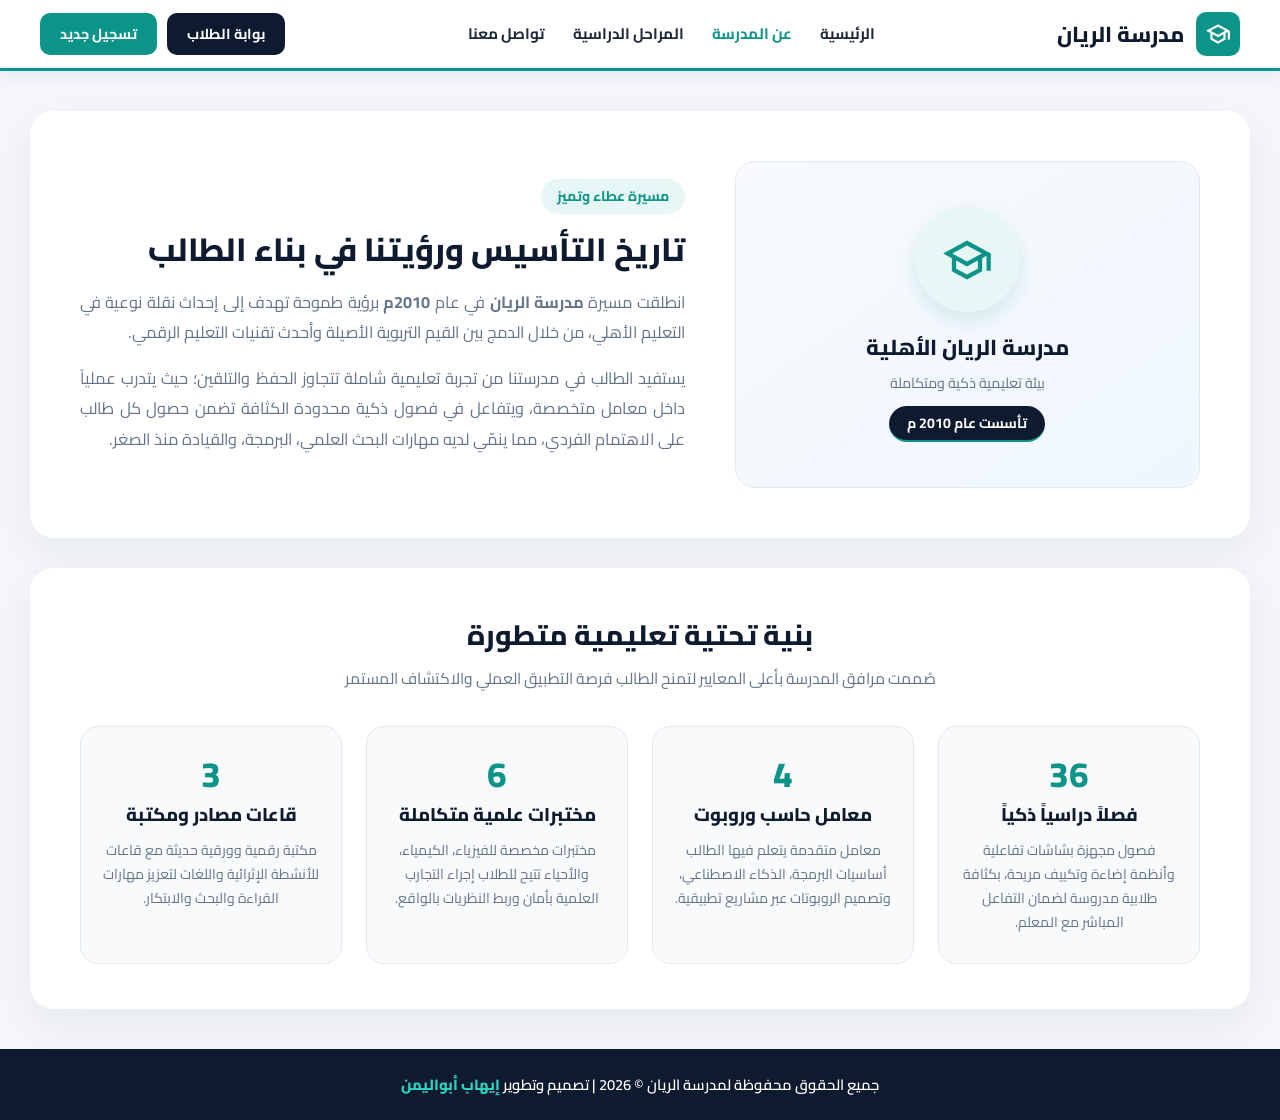
==== about.html @ 9cfd340d "Add Google Fonts link to about.html" ====
<!DOCTYPE html>
<html lang="ar" dir="rtl">
<head>
  <meta charset="UTF-8">
  <meta name="viewport" content="width=device-width, initial-scale=1.0">
  <title>عن المدرسة - مدرسة الريان</title>
  
  <link href="https://fonts.googleapis.com/css2?family=Cairo:wght@400;600;700;800&display=swap" rel="stylesheet">
  <style>
    :root {
      --navy-dark: #071727;
      --navy-primary: #0E1A30;
      --teal-accent: #0D9488;
      --teal-light: #E6F7F5;
      --bg-body: #F4F6F9;
      --text-dark: #1E293B;
      --text-muted: #64748B;
    }

    * {
      box-sizing: border-box;
      margin: 0;
      padding: 0;
    }

    html, body {
      min-height: 100%;
    }

    body {
      font-family: 'Cairo', sans-serif;
      background-color: var(--bg-body);
      color: var(--text-dark);
      direction: rtl;
      display: flex;
      flex-direction: column;
      justify-content: space-between;
      line-height: 1.6;
    }

    /* الهيدر العلوي بعرض كامل */
    .main-header {
      width: 100%;
      background-color: #ffffff;
      box-shadow: 0 2px 15px rgba(10, 37, 64, 0.08);
      position: sticky;
      top: 0;
      z-index: 1000;
      border-bottom: 3px solid var(--teal-accent);
    }

    .header-container {
      width: 100%;
      padding: 12px 40px;
      display: flex;
      align-items: center;
      justify-content: space-between;
      flex-wrap: wrap;
      gap: 15px;
    }

    .header-logo {
      display: flex;
      align-items: center;
      gap: 12px;
      text-decoration: none;
    }

    .logo-icon-box {
      width: 44px;
      height: 44px;
      background-color: var(--teal-accent);
      color: #ffffff;
      border-radius: 10px;
      display: flex;
      align-items: center;
      justify-content: center;
    }

    .logo-title {
      font-size: 1.35rem;
      font-weight: 800;
      color: var(--navy-primary);
    }

    .header-nav {
      display: flex;
      align-items: center;
      gap: 28px;
    }

    .header-nav a {
      text-decoration: none;
      color: var(--text-dark);
      font-size: 0.95rem;
      font-weight: 700;
      transition: color 0.3s;
    }

    .header-nav a:hover,
    .header-nav a.active {
      color: var(--teal-accent);
    }

    .header-buttons {
      display: flex;
      align-items: center;
      gap: 10px;
    }

    .btn-navy, .btn-teal {
      color: #ffffff;
      text-decoration: none;
      padding: 9px 20px;
      border-radius: 10px;
      font-size: 0.9rem;
      font-weight: 700;
      transition: all 0.3s ease;
    }

    .btn-navy { background-color: var(--navy-primary); }
    .btn-teal { background-color: var(--teal-accent); }
    .btn-navy:hover, .btn-teal:hover { transform: translateY(-2px); opacity: 0.92; }

    /* قسم المحتوى بعرض كامل */
    .about-section {
      width: 100%;
      flex-grow: 1;
      display: flex;
      flex-direction: column;
      align-items: center;
      justify-content: center;
      padding: 40px 30px;
      gap: 30px;
    }

    /* البطاقة الرئيسية للتعريف والتأسيس */
    .about-card {
      width: 100%;
      max-width: 1350px;
      background: #ffffff;
      border-radius: 24px;
      padding: 50px;
      box-shadow: 0 15px 40px rgba(10, 37, 64, 0.06);
      display: grid;
      grid-template-columns: 1fr 1.3fr;
      align-items: center;
      gap: 50px;
    }

    /* بطاقة الشعار وسنة التأسيس */
    .about-logo-side {
      display: flex;
      flex-direction: column;
      align-items: center;
      justify-content: center;
      background: linear-gradient(145deg, #F8FAFC 0%, #EFF6FF 100%);
      border-radius: 20px;
      padding: 45px 25px;
      border: 1px solid #E2E8F0;
      text-align: center;
    }

    .school-emblem {
      width: 105px;
      height: 105px;
      background-color: var(--teal-light);
      color: var(--teal-accent);
      border-radius: 50%;
      display: flex;
      align-items: center;
      justify-content: center;
      margin-bottom: 18px;
      box-shadow: 0 8px 20px rgba(13, 148, 136, 0.15);
    }

    .about-logo-side h4 {
      color: var(--navy-primary);
      font-size: 1.35rem;
      font-weight: 800;
      margin-bottom: 6px;
    }

    .founded-badge {
      display: inline-block;
      background-color: var(--navy-primary);
      color: #ffffff;
      padding: 6px 18px;
      border-radius: 20px;
      font-size: 0.88rem;
      font-weight: 700;
      margin-top: 12px;
      border-bottom: 2px solid var(--teal-accent);
    }

    /* النصوص التعريفية */
    .about-text-side {
      text-align: right;
    }

    .tag {
      display: inline-block;
      background-color: var(--teal-light);
      color: var(--teal-accent);
      font-weight: 700;
      font-size: 0.88rem;
      padding: 6px 16px;
      border-radius: 20px;
      margin-bottom: 14px;
    }

    .about-text-side h2 {
      color: var(--navy-primary);
      font-size: 2rem;
      font-weight: 800;
      margin-bottom: 16px;
      line-height: 1.35;
    }

    .about-text-side p {
      color: var(--text-muted);
      font-size: 1.02rem;
      line-height: 1.85;
      margin-bottom: 16px;
      text-align: justify;
    }

    /* قسم المرافق وعدد الفصول والمعامل */
    .facilities-wrapper {
      width: 100%;
      max-width: 1350px;
      background: #ffffff;
      border-radius: 24px;
      padding: 45px 50px;
      box-shadow: 0 15px 40px rgba(10, 37, 64, 0.06);
    }

    .facilities-header {
      text-align: center;
      margin-bottom: 35px;
    }

    .facilities-header h3 {
      color: var(--navy-primary);
      font-size: 1.75rem;
      font-weight: 800;
      margin-bottom: 8px;
    }

    .facilities-header p {
      color: var(--text-muted);
      font-size: 0.98rem;
      max-width: 700px;
      margin: 0 auto;
    }

    .facilities-grid {
      display: grid;
      grid-template-columns: repeat(4, 1fr);
      gap: 24px;
    }

    .facility-box {
      background-color: #F8FAFC;
      border: 1.5px solid #E2E8F0;
      border-radius: 18px;
      padding: 28px 22px;
      text-align: center;
      transition: all 0.3s ease;
    }

    .facility-box:hover {
      transform: translateY(-5px);
      border-color: var(--teal-accent);
      box-shadow: 0 10px 25px rgba(13, 148, 136, 0.1);
    }

    .facility-num {
      display: block;
      font-size: 2.2rem;
      font-weight: 800;
      color: var(--teal-accent);
      margin-bottom: 6px;
      line-height: 1.1;
    }

    .facility-box h4 {
      color: var(--navy-primary);
      font-size: 1.15rem;
      font-weight: 800;
      margin-bottom: 10px;
    }

    .facility-box p {
      color: var(--text-muted);
      font-size: 0.88rem;
      line-height: 1.7;
    }

    /* الفوتر */
    .footer {
      width: 100%;
      background-color: var(--navy-primary);
      color: #ffffff;
      text-align: center;
      padding: 24px 20px;
    }

    .footer-title { font-size: 0.92rem; font-weight: 600; }
    .footer-title span { color: #2DD4BF; font-weight: 800; }

    /* التجاوب مع جميع الشاشات */
    @media (max-width: 1024px) {
      .facilities-grid {
        grid-template-columns: repeat(2, 1fr);
      }
    }

    @media (max-width: 900px) {
      .about-card {
        grid-template-columns: 1fr;
        padding: 35px 22px;
        gap: 30px;
      }
      .facilities-wrapper {
        padding: 35px 22px;
      }
      .header-container {
        flex-direction: column;
        text-align: center;
        padding: 12px 20px;
      }
      .header-nav {
        flex-wrap: wrap;
        justify-content: center;
        gap: 14px;
      }
      .header-buttons {
        width: 100%;
        justify-content: center;
      }
    }

    @media (max-width: 550px) {
      .facilities-grid {
        grid-template-columns: 1fr;
      }
    }
  </style>
</head>
<body>

<!-- الهيدر العلوي -->
<header class="main-header">
  <div class="header-container">
    <a href="index.html" class="header-logo">
      <div class="logo-icon-box">
        <svg xmlns="http://www.w3.org/2000/svg" width="26" height="26" viewBox="0 0 24 24" fill="currentColor">
          <path d="M12 3L1 9l4 2.18v6L12 21l7-3.82v-6l2-1.09V17h2V9L12 3zm6.82 6L12 12.72 5.18 9 12 5.28 18.82 9zM17 15.99l-5 2.73-5-2.73v-3.72L12 15l5-2.73v3.72z"/>
        </svg>
      </div>
      <span class="logo-title">مدرسة الريان</span>
    </a>

    <nav class="header-nav">
      <a href="index.html">الرئيسية</a>
      <a href="about.html" class="active">عن المدرسة</a>
      <a href="stages.html">المراحل الدراسية</a>
      <a href="contact.html">تواصل معنا</a>
    </nav>

    <div class="header-buttons">
      <a href="portal.html" class="btn-navy">بوابة الطلاب</a>
      <a href="register.html" class="btn-teal">تسجيل جديد</a>
    </div>
  </div>
</header>

<!-- قسم عن المدرسة -->
<main class="about-section">
  
  <!-- 1. بطاقة التأسيس والرسالة -->
  <div class="about-card">
    <div class="about-logo-side">
      <div class="school-emblem">
        <svg xmlns="http://www.w3.org/2000/svg" width="52" height="52" viewBox="0 0 24 24" fill="currentColor">
          <path d="M12 3L1 9l4 2.18v6L12 21l7-3.82v-6l2-1.09V17h2V9L12 3zm6.82 6L12 12.72 5.18 9 12 5.28 18.82 9zM17 15.99l-5 2.73-5-2.73v-3.72L12 15l5-2.73v3.72z"/>
        </svg>
      </div>
      <h4>مدرسة الريان الأهلية</h4>
      <p style="color: #64748B; font-size: 0.9rem;">بيئة تعليمية ذكية ومتكاملة</p>
      <span class="founded-badge">تأسست عام 2010 م</span>
    </div>

    <div class="about-text-side">
      <span class="tag">مسيرة عطاء وتميز</span>
      <h2>تاريخ التأسيس ورؤيتنا في بناء الطالب</h2>
      <p>
        انطلقت مسيرة <strong>مدرسة الريان</strong> في عام <strong>2010م</strong> برؤية طموحة تهدف إلى إحداث نقلة نوعية في التعليم الأهلي، من خلال الدمج بين القيم التربوية الأصيلة وأحدث تقنيات التعليم الرقمي.
      </p>
      <p>
        يستفيد الطالب في مدرستنا من تجربة تعليمية شاملة تتجاوز الحفظ والتلقين؛ حيث يتدرب عملياً داخل معامل متخصصة، ويتفاعل في فصول ذكية محدودة الكثافة تضمن حصول كل طالب على الاهتمام الفردي، مما ينمّي لديه مهارات البحث العلمي، البرمجة، والقيادة منذ الصغر.
      </p>
    </div>
  </div>

  <!-- 2. بطاقة إحصائيات الفصول والمعامل وكيفية الاستفادة -->
  <section class="facilities-wrapper">
    <div class="facilities-header">
      <h3>بنية تحتية تعليمية متطورة</h3>
      <p>صُممت مرافق المدرسة بأعلى المعايير لتمنح الطالب فرصة التطبيق العملي والاكتشاف المستمر</p>
    </div>

    <div class="facilities-grid">
      <!-- الفصول الذكية -->
      <div class="facility-box">
        <span class="facility-num">36</span>
        <h4>فصلاً دراسياً ذكياً</h4>
        <p>فصول مجهزة بشاشات تفاعلية وأنظمة إضاءة وتكييف مريحة، بكثافة طلابية مدروسة لضمان التفاعل المباشر مع المعلم.</p>
      </div>

      <!-- معامل الحاسب والذكاء الاصطناعي -->
      <div class="facility-box">
        <span class="facility-num">4</span>
        <h4>معامل حاسب وروبوت</h4>
        <p>معامل متقدمة يتعلم فيها الطالب أساسيات البرمجة، الذكاء الاصطناعي، وتصميم الروبوتات عبر مشاريع تطبيقية.</p>
      </div>

      <!-- المختبرات العلمية -->
      <div class="facility-box">
        <span class="facility-num">6</span>
        <h4>مختبرات علمية متكاملة</h4>
        <p>مختبرات مخصصة للفيزياء، الكيمياء، والأحياء تتيح للطلاب إجراء التجارب العلمية بأمان وربط النظريات بالواقع.</p>
      </div>

      <!-- المكتبة والمرافق الإثرائية -->
      <div class="facility-box">
        <span class="facility-num">3</span>
        <h4>قاعات مصادر ومكتبة</h4>
        <p>مكتبة رقمية وورقية حديثة مع قاعات للأنشطة الإثرائية واللغات لتعزيز مهارات القراءة والبحث والابتكار.</p>
      </div>
    </div>
  </section>

</main>

<!-- الفوتر -->
<footer class="footer">
  <p class="footer-title">جميع الحقوق محفوظة لمدرسة الريان © 2026 | تصميم وتطوير <span>إيهاب أبواليمن</span></p>
</footer>

</body>
</html>
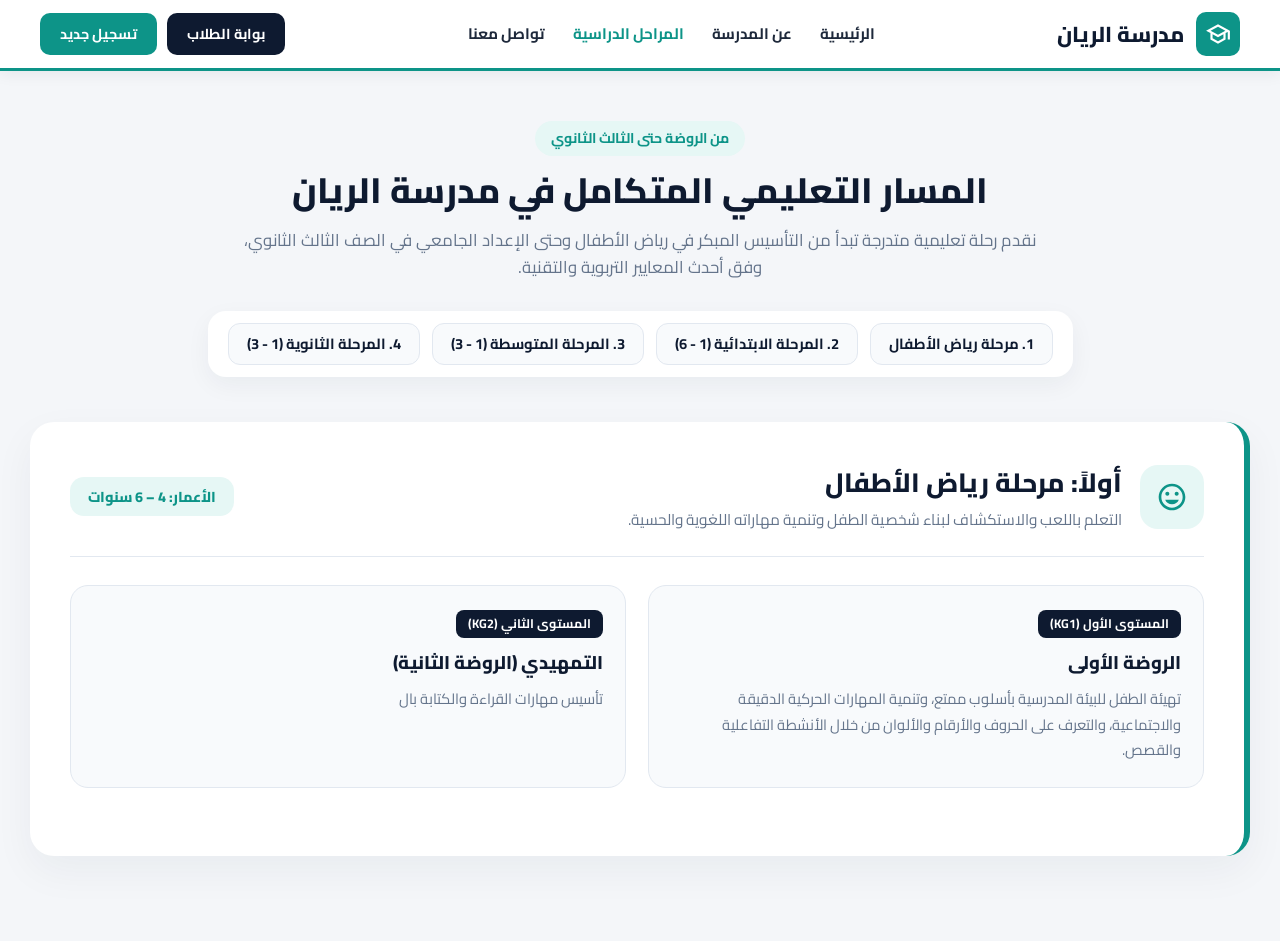
==== commit 1ed748c9: "Update about.html" ====
--- a/about.html
+++ b/about.html
@@ -3,8 +3,7 @@
 <head>
   <meta charset="UTF-8">
   <meta name="viewport" content="width=device-width, initial-scale=1.0">
-  <title>عن المدرسة - مدرسة الريان</title>
-  
+  <title>المراحل الدراسية - مدرسة الريان</title>
   <link href="https://fonts.googleapis.com/css2?family=Cairo:wght@400;600;700;800&display=swap" rel="stylesheet">
   <style>
     :root {
@@ -23,6 +22,10 @@
       padding: 0;
     }
 
+    html {
+      scroll-behavior: smooth;
+    }
+
     html, body {
       min-height: 100%;
     }
@@ -38,7 +41,7 @@
       line-height: 1.6;
     }
 
-    /* الهيدر العلوي بعرض كامل */
+    /* الهيدر بعرض الشاشة الكامل */
     .main-header {
       width: 100%;
       background-color: #ffffff;
@@ -51,6 +54,7 @@
 
     .header-container {
       width: 100%;
+      max-width: 100%;
       padding: 12px 40px;
       display: flex;
       align-items: center;
@@ -116,86 +120,28 @@
       font-size: 0.9rem;
       font-weight: 700;
       transition: all 0.3s ease;
+      display: inline-block;
     }
 
     .btn-navy { background-color: var(--navy-primary); }
     .btn-teal { background-color: var(--teal-accent); }
-    .btn-navy:hover, .btn-teal:hover { transform: translateY(-2px); opacity: 0.92; }
-
-    /* قسم المحتوى بعرض كامل */
-    .about-section {
+    .btn-navy:hover { opacity: 0.92; transform: translateY(-1px); }
+    .btn-teal:hover { opacity: 0.92; transform: translateY(-1px); }
+
+    /* قسم المراحل الدراسية */
+    .stages-section {
       width: 100%;
       flex-grow: 1;
+      padding: 50px 30px;
       display: flex;
       flex-direction: column;
       align-items: center;
-      justify-content: center;
-      padding: 40px 30px;
-      gap: 30px;
-    }
-
-    /* البطاقة الرئيسية للتعريف والتأسيس */
-    .about-card {
-      width: 100%;
-      max-width: 1350px;
-      background: #ffffff;
-      border-radius: 24px;
-      padding: 50px;
-      box-shadow: 0 15px 40px rgba(10, 37, 64, 0.06);
-      display: grid;
-      grid-template-columns: 1fr 1.3fr;
-      align-items: center;
-      gap: 50px;
-    }
-
-    /* بطاقة الشعار وسنة التأسيس */
-    .about-logo-side {
-      display: flex;
-      flex-direction: column;
-      align-items: center;
-      justify-content: center;
-      background: linear-gradient(145deg, #F8FAFC 0%, #EFF6FF 100%);
-      border-radius: 20px;
-      padding: 45px 25px;
-      border: 1px solid #E2E8F0;
+    }
+
+    .section-header {
       text-align: center;
-    }
-
-    .school-emblem {
-      width: 105px;
-      height: 105px;
-      background-color: var(--teal-light);
-      color: var(--teal-accent);
-      border-radius: 50%;
-      display: flex;
-      align-items: center;
-      justify-content: center;
-      margin-bottom: 18px;
-      box-shadow: 0 8px 20px rgba(13, 148, 136, 0.15);
-    }
-
-    .about-logo-side h4 {
-      color: var(--navy-primary);
-      font-size: 1.35rem;
-      font-weight: 800;
-      margin-bottom: 6px;
-    }
-
-    .founded-badge {
-      display: inline-block;
-      background-color: var(--navy-primary);
-      color: #ffffff;
-      padding: 6px 18px;
-      border-radius: 20px;
-      font-size: 0.88rem;
-      font-weight: 700;
-      margin-top: 12px;
-      border-bottom: 2px solid var(--teal-accent);
-    }
-
-    /* النصوص التعريفية */
-    .about-text-side {
-      text-align: right;
+      max-width: 820px;
+      margin-bottom: 30px;
     }
 
     .tag {
@@ -206,98 +152,256 @@
       font-size: 0.88rem;
       padding: 6px 16px;
       border-radius: 20px;
+      margin-bottom: 12px;
+    }
+
+    .section-header h1 {
+      color: var(--navy-primary);
+      font-size: 2.2rem;
+      font-weight: 800;
       margin-bottom: 14px;
-    }
-
-    .about-text-side h2 {
-      color: var(--navy-primary);
-      font-size: 2rem;
-      font-weight: 800;
-      margin-bottom: 16px;
-      line-height: 1.35;
-    }
-
-    .about-text-side p {
+      line-height: 1.3;
+    }
+
+    .section-header p {
       color: var(--text-muted);
-      font-size: 1.02rem;
-      line-height: 1.85;
-      margin-bottom: 16px;
-      text-align: justify;
-    }
-
-    /* قسم المرافق وعدد الفصول والمعامل */
-    .facilities-wrapper {
+      font-size: 1.05rem;
+    }
+
+    /* شريط التنقل السريع بين المراحل */
+    .quick-nav {
+      display: flex;
+      flex-wrap: wrap;
+      justify-content: center;
+      gap: 12px;
+      margin-bottom: 45px;
+      background: #ffffff;
+      padding: 12px 20px;
+      border-radius: 18px;
+      box-shadow: 0 8px 25px rgba(10, 37, 64, 0.05);
+    }
+
+    .quick-nav a {
+      text-decoration: none;
+      color: var(--navy-primary);
+      font-weight: 700;
+      font-size: 0.92rem;
+      padding: 8px 18px;
+      border-radius: 12px;
+      background-color: #F8FAFC;
+      border: 1px solid #E2E8F0;
+      transition: all 0.3s ease;
+    }
+
+    .quick-nav a:hover {
+      background-color: var(--teal-accent);
+      color: #ffffff;
+      border-color: var(--teal-accent);
+    }
+
+    /* حاوية كل مرحلة رئيسية */
+    .stage-block {
       width: 100%;
       max-width: 1350px;
       background: #ffffff;
       border-radius: 24px;
-      padding: 45px 50px;
-      box-shadow: 0 15px 40px rgba(10, 37, 64, 0.06);
-    }
-
-    .facilities-header {
-      text-align: center;
+      padding: 40px;
       margin-bottom: 35px;
-    }
-
-    .facilities-header h3 {
-      color: var(--navy-primary);
-      font-size: 1.75rem;
+      box-shadow: 0 15px 40px rgba(10, 37, 64, 0.05);
+      border-right: 6px solid var(--teal-accent);
+      scroll-margin-top: 95px;
+    }
+
+    .stage-block:nth-of-type(even) {
+      border-right-color: var(--navy-primary);
+    }
+
+    .stage-block-header {
+      display: flex;
+      align-items: center;
+      justify-content: space-between;
+      flex-wrap: wrap;
+      gap: 20px;
+      padding-bottom: 24px;
+      margin-bottom: 28px;
+      border-bottom: 1px solid #E2E8F0;
+    }
+
+    .stage-header-info {
+      display: flex;
+      align-items: center;
+      gap: 18px;
+    }
+
+    .stage-icon {
+      width: 64px;
+      height: 64px;
+      background-color: var(--teal-light);
+      color: var(--teal-accent);
+      border-radius: 18px;
+      display: flex;
+      align-items: center;
+      justify-content: center;
+      flex-shrink: 0;
+    }
+
+    .stage-block:nth-of-type(even) .stage-icon {
+      background-color: #EEF2F6;
+      color: var(--navy-primary);
+    }
+
+    .stage-header-info h2 {
+      color: var(--navy-primary);
+      font-size: 1.65rem;
+      font-weight: 800;
+      margin-bottom: 4px;
+    }
+
+    .stage-header-info p {
+      color: var(--text-muted);
+      font-size: 0.96rem;
+    }
+
+    .stage-meta-badge {
+      background-color: var(--teal-light);
+      color: var(--teal-accent);
+      padding: 8px 18px;
+      border-radius: 14px;
+      font-weight: 800;
+      font-size: 0.9rem;
+    }
+
+    .stage-block:nth-of-type(even) .stage-meta-badge {
+      background-color: #EEF2F6;
+      color: var(--navy-primary);
+    }
+
+    /* شبكة الصفوف داخل كل مرحلة */
+    .grades-grid {
+      display: grid;
+      grid-template-columns: repeat(auto-fit, minmax(280px, 1fr));
+      gap: 22px;
+      margin-bottom: 28px;
+    }
+
+    .grade-item {
+      background-color: #F8FAFC;
+      border: 1px solid #E2E8F0;
+      border-radius: 18px;
+      padding: 24px 22px;
+      transition: all 0.3s ease;
+    }
+
+    .grade-item:hover {
+      background-color: #ffffff;
+      border-color: var(--teal-accent);
+      transform: translateY(-4px);
+      box-shadow: 0 10px 25px rgba(13, 148, 136, 0.08);
+    }
+
+    .grade-badge {
+      display: inline-block;
+      background-color: var(--navy-primary);
+      color: #ffffff;
+      font-size: 0.78rem;
+      font-weight: 700;
+      padding: 4px 12px;
+      border-radius: 8px;
+      margin-bottom: 10px;
+    }
+
+    .stage-block:nth-of-type(even) .grade-badge {
+      background-color: var(--teal-accent);
+    }
+
+    .grade-item h3 {
+      color: var(--navy-primary);
+      font-size: 1.15rem;
       font-weight: 800;
       margin-bottom: 8px;
     }
 
-    .facilities-header p {
+    .grade-item p {
       color: var(--text-muted);
+      font-size: 0.92rem;
+      line-height: 1.75;
+    }
+
+    /* شريط المميزات أسفل كل مرحلة */
+    .stage-highlights {
+      display: flex;
+      flex-wrap: wrap;
+      align-items: center;
+      justify-content: space-between;
+      gap: 15px;
+      background-color: #F8FAFC;
+      padding: 16px 22px;
+      border-radius: 14px;
+      border: 1px dashed #CBD5E1;
+    }
+
+    .highlights-list {
+      display: flex;
+      flex-wrap: wrap;
+      gap: 18px;
+      list-style: none;
+    }
+
+    .highlights-list li {
+      font-size: 0.88rem;
+      font-weight: 700;
+      color: var(--text-dark);
+      display: flex;
+      align-items: center;
+      gap: 6px;
+    }
+
+    .highlights-list li span {
+      color: var(--teal-accent);
+      font-weight: 800;
+    }
+
+    .register-stage-link {
+      text-decoration: none;
+      color: var(--teal-accent);
+      font-weight: 800;
+      font-size: 0.92rem;
+      white-space: nowrap;
+    }
+
+    .register-stage-link:hover {
+      text-decoration: underline;
+    }
+
+    /* شريط دعوة للتسجيل أسفل المراحل */
+    .cta-banner {
+      width: 100%;
+      max-width: 1350px;
+      margin-top: 15px;
+      background: linear-gradient(135deg, var(--navy-primary) 0%, #162B4D 100%);
+      border-radius: 24px;
+      padding: 36px 45px;
+      color: #ffffff;
+      display: flex;
+      align-items: center;
+      justify-content: space-between;
+      flex-wrap: wrap;
+      gap: 20px;
+      box-shadow: 0 15px 35px rgba(14, 26, 48, 0.15);
+    }
+
+    .cta-text h3 {
+      font-size: 1.5rem;
+      font-weight: 800;
+      margin-bottom: 6px;
+    }
+
+    .cta-text p {
+      color: #CBD5E1;
       font-size: 0.98rem;
-      max-width: 700px;
-      margin: 0 auto;
-    }
-
-    .facilities-grid {
-      display: grid;
-      grid-template-columns: repeat(4, 1fr);
-      gap: 24px;
-    }
-
-    .facility-box {
-      background-color: #F8FAFC;
-      border: 1.5px solid #E2E8F0;
-      border-radius: 18px;
-      padding: 28px 22px;
-      text-align: center;
-      transition: all 0.3s ease;
-    }
-
-    .facility-box:hover {
-      transform: translateY(-5px);
-      border-color: var(--teal-accent);
-      box-shadow: 0 10px 25px rgba(13, 148, 136, 0.1);
-    }
-
-    .facility-num {
-      display: block;
-      font-size: 2.2rem;
-      font-weight: 800;
-      color: var(--teal-accent);
-      margin-bottom: 6px;
-      line-height: 1.1;
-    }
-
-    .facility-box h4 {
-      color: var(--navy-primary);
-      font-size: 1.15rem;
-      font-weight: 800;
-      margin-bottom: 10px;
-    }
-
-    .facility-box p {
-      color: var(--text-muted);
-      font-size: 0.88rem;
-      line-height: 1.7;
-    }
-
-    /* الفوتر */
+    }
+
+    /* الفوتر بعرض كامل في الأسفل */
     .footer {
       width: 100%;
       background-color: var(--navy-primary);
@@ -309,22 +413,8 @@
     .footer-title { font-size: 0.92rem; font-weight: 600; }
     .footer-title span { color: #2DD4BF; font-weight: 800; }
 
-    /* التجاوب مع جميع الشاشات */
-    @media (max-width: 1024px) {
-      .facilities-grid {
-        grid-template-columns: repeat(2, 1fr);
-      }
-    }
-
-    @media (max-width: 900px) {
-      .about-card {
-        grid-template-columns: 1fr;
-        padding: 35px 22px;
-        gap: 30px;
-      }
-      .facilities-wrapper {
-        padding: 35px 22px;
-      }
+    /* التجاوب مع الهواتف والشاشات الصغيرة */
+    @media (max-width: 768px) {
       .header-container {
         flex-direction: column;
         text-align: center;
@@ -339,11 +429,22 @@
         width: 100%;
         justify-content: center;
       }
-    }
-
-    @media (max-width: 550px) {
-      .facilities-grid {
-        grid-template-columns: 1fr;
+      .stages-section {
+        padding: 35px 16px;
+      }
+      .stage-block {
+        padding: 25px 20px;
+      }
+      .section-header h1 {
+        font-size: 1.7rem;
+      }
+      .stage-header-info h2 {
+        font-size: 1.35rem;
+      }
+      .cta-banner {
+        flex-direction: column;
+        text-align: center;
+        padding: 30px 20px;
       }
     }
   </style>
@@ -364,8 +465,8 @@
 
     <nav class="header-nav">
       <a href="index.html">الرئيسية</a>
-      <a href="about.html" class="active">عن المدرسة</a>
-      <a href="stages.html">المراحل الدراسية</a>
+      <a href="about.html">عن المدرسة</a>
+      <a href="stages.html" class="active">المراحل الدراسية</a>
       <a href="contact.html">تواصل معنا</a>
     </nav>
 
@@ -376,78 +477,46 @@
   </div>
 </header>
 
-<!-- قسم عن المدرسة -->
-<main class="about-section">
-  
-  <!-- 1. بطاقة التأسيس والرسالة -->
-  <div class="about-card">
-    <div class="about-logo-side">
-      <div class="school-emblem">
-        <svg xmlns="http://www.w3.org/2000/svg" width="52" height="52" viewBox="0 0 24 24" fill="currentColor">
-          <path d="M12 3L1 9l4 2.18v6L12 21l7-3.82v-6l2-1.09V17h2V9L12 3zm6.82 6L12 12.72 5.18 9 12 5.28 18.82 9zM17 15.99l-5 2.73-5-2.73v-3.72L12 15l5-2.73v3.72z"/>
-        </svg>
+<!-- قسم المراحل الدراسية التفصيلي -->
+<main class="stages-section">
+  <div class="section-header">
+    <span class="tag">من الروضة حتى الثالث الثانوي</span>
+    <h1>المسار التعليمي المتكامل في مدرسة الريان</h1>
+    <p>نقدم رحلة تعليمية متدرجة تبدأ من التأسيس المبكر في رياض الأطفال وحتى الإعداد الجامعي في الصف الثالث الثانوي، وفق أحدث المعايير التربوية والتقنية.</p>
+  </div>
+
+  <!-- شريط التنقل السريع -->
+  <div class="quick-nav">
+    <a href="#kg">1. مرحلة رياض الأطفال</a>
+    <a href="#primary">2. المرحلة الابتدائية (1 - 6)</a>
+    <a href="#middle">3. المرحلة المتوسطة (1 - 3)</a>
+    <a href="#high">4. المرحلة الثانوية (1 - 3)</a>
+  </div>
+
+  <!-- أولاً: مرحلة رياض الأطفال -->
+  <section id="kg" class="stage-block">
+    <div class="stage-block-header">
+      <div class="stage-header-info">
+        <div class="stage-icon">
+          <svg xmlns="http://www.w3.org/2000/svg" width="32" height="32" viewBox="0 0 24 24" fill="currentColor">
+            <path d="M12 2C6.48 2 2 6.48 2 12s4.48 10 10 10 10-4.48 10-10S17.52 2 12 2zm0 18c-4.41 0-8-3.59-8-8s3.59-8 8-8 8 3.59 8 8-3.59 8-8 8zm-3.5-9c.83 0 1.5-.67 1.5-1.5S9.33 8 8.5 8 7 8.67 7 9.5 7.67 11 8.5 11zm7 0c.83 0 1.5-.67 1.5-1.5S16.33 8 15.5 8 14 8.67 14 9.5s.67 1.5 1.5 1.5zm-3.5 6.5c2.33 0 4.31-1.46 5.11-3.5H6.89c.8 2.04 2.78 3.5 5.11 3.5z"/>
+          </svg>
+        </div>
+        <div>
+          <h2>أولاً: مرحلة رياض الأطفال</h2>
+          <p>التعلم باللعب والاستكشاف لبناء شخصية الطفل وتنمية مهاراته اللغوية والحسية.</p>
+        </div>
       </div>
-      <h4>مدرسة الريان الأهلية</h4>
-      <p style="color: #64748B; font-size: 0.9rem;">بيئة تعليمية ذكية ومتكاملة</p>
-      <span class="founded-badge">تأسست عام 2010 م</span>
+      <span class="stage-meta-badge">الأعمار: 4 – 6 سنوات</span>
     </div>
 
-    <div class="about-text-side">
-      <span class="tag">مسيرة عطاء وتميز</span>
-      <h2>تاريخ التأسيس ورؤيتنا في بناء الطالب</h2>
-      <p>
-        انطلقت مسيرة <strong>مدرسة الريان</strong> في عام <strong>2010م</strong> برؤية طموحة تهدف إلى إحداث نقلة نوعية في التعليم الأهلي، من خلال الدمج بين القيم التربوية الأصيلة وأحدث تقنيات التعليم الرقمي.
-      </p>
-      <p>
-        يستفيد الطالب في مدرستنا من تجربة تعليمية شاملة تتجاوز الحفظ والتلقين؛ حيث يتدرب عملياً داخل معامل متخصصة، ويتفاعل في فصول ذكية محدودة الكثافة تضمن حصول كل طالب على الاهتمام الفردي، مما ينمّي لديه مهارات البحث العلمي، البرمجة، والقيادة منذ الصغر.
-      </p>
-    </div>
-  </div>
-
-  <!-- 2. بطاقة إحصائيات الفصول والمعامل وكيفية الاستفادة -->
-  <section class="facilities-wrapper">
-    <div class="facilities-header">
-      <h3>بنية تحتية تعليمية متطورة</h3>
-      <p>صُممت مرافق المدرسة بأعلى المعايير لتمنح الطالب فرصة التطبيق العملي والاكتشاف المستمر</p>
-    </div>
-
-    <div class="facilities-grid">
-      <!-- الفصول الذكية -->
-      <div class="facility-box">
-        <span class="facility-num">36</span>
-        <h4>فصلاً دراسياً ذكياً</h4>
-        <p>فصول مجهزة بشاشات تفاعلية وأنظمة إضاءة وتكييف مريحة، بكثافة طلابية مدروسة لضمان التفاعل المباشر مع المعلم.</p>
+    <div class="grades-grid">
+      <div class="grade-item">
+        <span class="grade-badge">المستوى الأول (KG1)</span>
+        <h3>الروضة الأولى</h3>
+        <p>تهيئة الطفل للبيئة المدرسية بأسلوب ممتع، وتنمية المهارات الحركية الدقيقة والاجتماعية، والتعرف على الحروف والأرقام والألوان من خلال الأنشطة التفاعلية والقصص.</p>
       </div>
-
-      <!-- معامل الحاسب والذكاء الاصطناعي -->
-      <div class="facility-box">
-        <span class="facility-num">4</span>
-        <h4>معامل حاسب وروبوت</h4>
-        <p>معامل متقدمة يتعلم فيها الطالب أساسيات البرمجة، الذكاء الاصطناعي، وتصميم الروبوتات عبر مشاريع تطبيقية.</p>
-      </div>
-
-      <!-- المختبرات العلمية -->
-      <div class="facility-box">
-        <span class="facility-num">6</span>
-        <h4>مختبرات علمية متكاملة</h4>
-        <p>مختبرات مخصصة للفيزياء، الكيمياء، والأحياء تتيح للطلاب إجراء التجارب العلمية بأمان وربط النظريات بالواقع.</p>
-      </div>
-
-      <!-- المكتبة والمرافق الإثرائية -->
-      <div class="facility-box">
-        <span class="facility-num">3</span>
-        <h4>قاعات مصادر ومكتبة</h4>
-        <p>مكتبة رقمية وورقية حديثة مع قاعات للأنشطة الإثرائية واللغات لتعزيز مهارات القراءة والبحث والابتكار.</p>
-      </div>
-    </div>
-  </section>
-
-</main>
-
-<!-- الفوتر -->
-<footer class="footer">
-  <p class="footer-title">جميع الحقوق محفوظة لمدرسة الريان © 2026 | تصميم وتطوير <span>إيهاب أبواليمن</span></p>
-</footer>
-
-</body>
-</html>
+      <div class="grade-item">
+        <span class="grade-badge">المستوى الثاني (KG2)</span>
+        <h3>التمهيدي (الروضة الثانية)</h3>
+        <p>تأسيس مهارات القراءة والكتابة بال
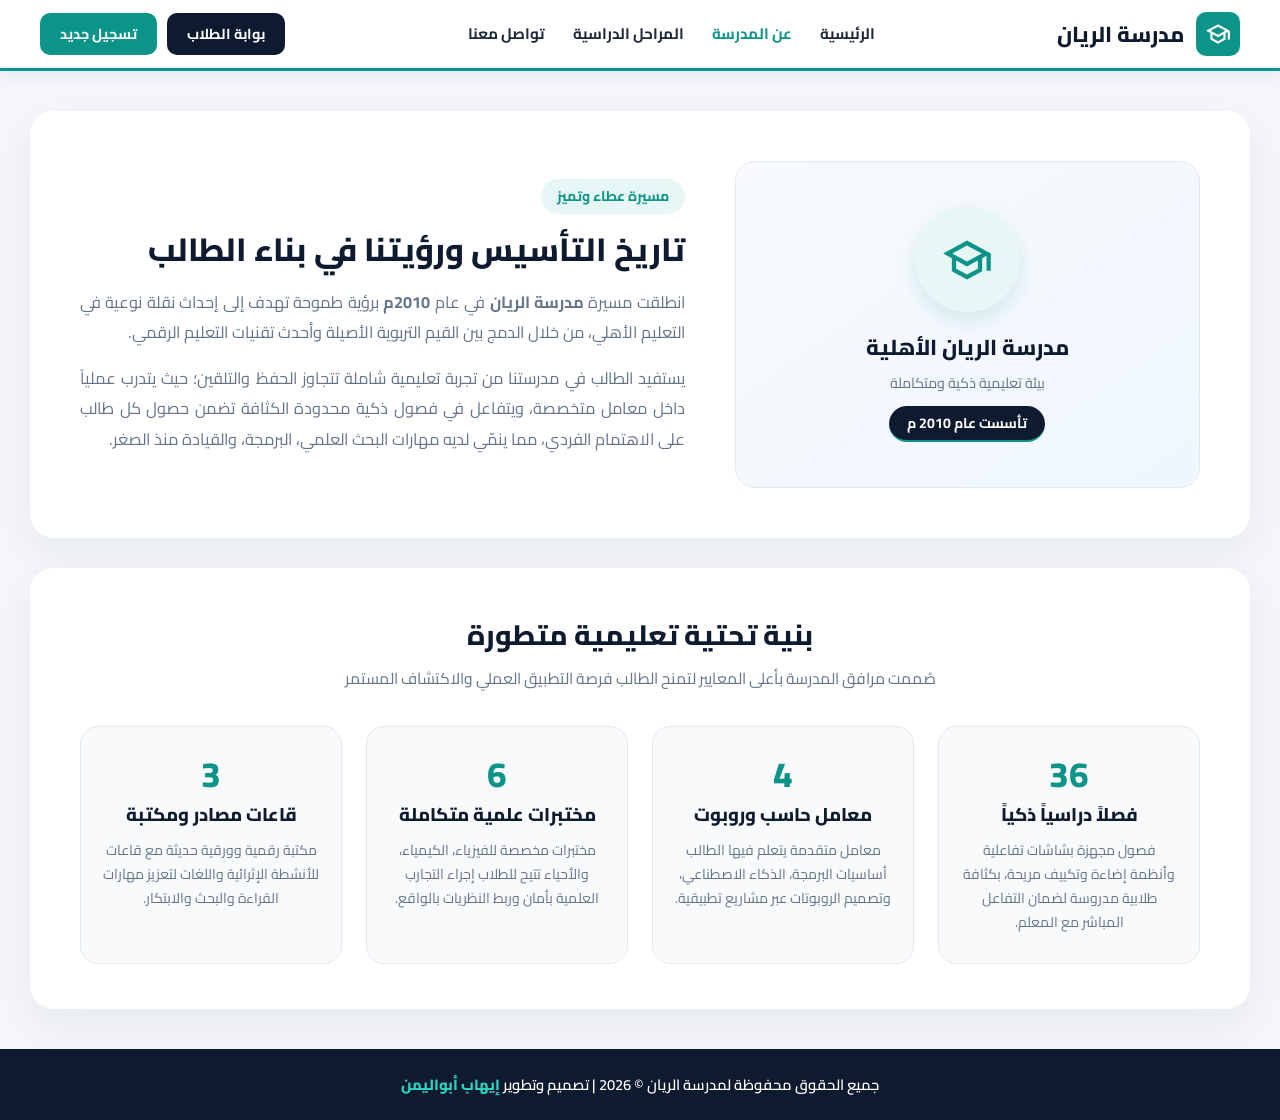
==== commit 2da72387: "Revise about.html with new title and content Updated the title and modified various sections for cla" ====
--- a/about.html
+++ b/about.html
@@ -3,7 +3,7 @@
 <head>
   <meta charset="UTF-8">
   <meta name="viewport" content="width=device-width, initial-scale=1.0">
-  <title>المراحل الدراسية - مدرسة الريان</title>
+  <title>عن المدرسة - مدرسة الريان</title>
   <link href="https://fonts.googleapis.com/css2?family=Cairo:wght@400;600;700;800&display=swap" rel="stylesheet">
   <style>
     :root {
@@ -22,10 +22,6 @@
       padding: 0;
     }
 
-    html {
-      scroll-behavior: smooth;
-    }
-
     html, body {
       min-height: 100%;
     }
@@ -41,7 +37,7 @@
       line-height: 1.6;
     }
 
-    /* الهيدر بعرض الشاشة الكامل */
+    /* الهيدر العلوي بعرض كامل */
     .main-header {
       width: 100%;
       background-color: #ffffff;
@@ -54,7 +50,6 @@
 
     .header-container {
       width: 100%;
-      max-width: 100%;
       padding: 12px 40px;
       display: flex;
       align-items: center;
@@ -120,28 +115,86 @@
       font-size: 0.9rem;
       font-weight: 700;
       transition: all 0.3s ease;
-      display: inline-block;
     }
 
     .btn-navy { background-color: var(--navy-primary); }
     .btn-teal { background-color: var(--teal-accent); }
-    .btn-navy:hover { opacity: 0.92; transform: translateY(-1px); }
-    .btn-teal:hover { opacity: 0.92; transform: translateY(-1px); }
-
-    /* قسم المراحل الدراسية */
-    .stages-section {
+    .btn-navy:hover, .btn-teal:hover { transform: translateY(-2px); opacity: 0.92; }
+
+    /* قسم المحتوى بعرض كامل */
+    .about-section {
       width: 100%;
       flex-grow: 1;
-      padding: 50px 30px;
       display: flex;
       flex-direction: column;
       align-items: center;
-    }
-
-    .section-header {
+      justify-content: center;
+      padding: 40px 30px;
+      gap: 30px;
+    }
+
+    /* البطاقة الرئيسية للتعريف والتأسيس */
+    .about-card {
+      width: 100%;
+      max-width: 1350px;
+      background: #ffffff;
+      border-radius: 24px;
+      padding: 50px;
+      box-shadow: 0 15px 40px rgba(10, 37, 64, 0.06);
+      display: grid;
+      grid-template-columns: 1fr 1.3fr;
+      align-items: center;
+      gap: 50px;
+    }
+
+    /* بطاقة الشعار وسنة التأسيس */
+    .about-logo-side {
+      display: flex;
+      flex-direction: column;
+      align-items: center;
+      justify-content: center;
+      background: linear-gradient(145deg, #F8FAFC 0%, #EFF6FF 100%);
+      border-radius: 20px;
+      padding: 45px 25px;
+      border: 1px solid #E2E8F0;
       text-align: center;
-      max-width: 820px;
-      margin-bottom: 30px;
+    }
+
+    .school-emblem {
+      width: 105px;
+      height: 105px;
+      background-color: var(--teal-light);
+      color: var(--teal-accent);
+      border-radius: 50%;
+      display: flex;
+      align-items: center;
+      justify-content: center;
+      margin-bottom: 18px;
+      box-shadow: 0 8px 20px rgba(13, 148, 136, 0.15);
+    }
+
+    .about-logo-side h4 {
+      color: var(--navy-primary);
+      font-size: 1.35rem;
+      font-weight: 800;
+      margin-bottom: 6px;
+    }
+
+    .founded-badge {
+      display: inline-block;
+      background-color: var(--navy-primary);
+      color: #ffffff;
+      padding: 6px 18px;
+      border-radius: 20px;
+      font-size: 0.88rem;
+      font-weight: 700;
+      margin-top: 12px;
+      border-bottom: 2px solid var(--teal-accent);
+    }
+
+    /* النصوص التعريفية */
+    .about-text-side {
+      text-align: right;
     }
 
     .tag {
@@ -152,256 +205,98 @@
       font-size: 0.88rem;
       padding: 6px 16px;
       border-radius: 20px;
-      margin-bottom: 12px;
-    }
-
-    .section-header h1 {
+      margin-bottom: 14px;
+    }
+
+    .about-text-side h2 {
       color: var(--navy-primary);
-      font-size: 2.2rem;
-      font-weight: 800;
-      margin-bottom: 14px;
-      line-height: 1.3;
-    }
-
-    .section-header p {
+      font-size: 2rem;
+      font-weight: 800;
+      margin-bottom: 16px;
+      line-height: 1.35;
+    }
+
+    .about-text-side p {
       color: var(--text-muted);
-      font-size: 1.05rem;
-    }
-
-    /* شريط التنقل السريع بين المراحل */
-    .quick-nav {
-      display: flex;
-      flex-wrap: wrap;
-      justify-content: center;
-      gap: 12px;
-      margin-bottom: 45px;
-      background: #ffffff;
-      padding: 12px 20px;
-      border-radius: 18px;
-      box-shadow: 0 8px 25px rgba(10, 37, 64, 0.05);
-    }
-
-    .quick-nav a {
-      text-decoration: none;
-      color: var(--navy-primary);
-      font-weight: 700;
-      font-size: 0.92rem;
-      padding: 8px 18px;
-      border-radius: 12px;
-      background-color: #F8FAFC;
-      border: 1px solid #E2E8F0;
-      transition: all 0.3s ease;
-    }
-
-    .quick-nav a:hover {
-      background-color: var(--teal-accent);
-      color: #ffffff;
-      border-color: var(--teal-accent);
-    }
-
-    /* حاوية كل مرحلة رئيسية */
-    .stage-block {
+      font-size: 1.02rem;
+      line-height: 1.85;
+      margin-bottom: 16px;
+      text-align: justify;
+    }
+
+    /* قسم المرافق وعدد الفصول والمعامل */
+    .facilities-wrapper {
       width: 100%;
       max-width: 1350px;
       background: #ffffff;
       border-radius: 24px;
-      padding: 40px;
+      padding: 45px 50px;
+      box-shadow: 0 15px 40px rgba(10, 37, 64, 0.06);
+    }
+
+    .facilities-header {
+      text-align: center;
       margin-bottom: 35px;
-      box-shadow: 0 15px 40px rgba(10, 37, 64, 0.05);
-      border-right: 6px solid var(--teal-accent);
-      scroll-margin-top: 95px;
-    }
-
-    .stage-block:nth-of-type(even) {
-      border-right-color: var(--navy-primary);
-    }
-
-    .stage-block-header {
-      display: flex;
-      align-items: center;
-      justify-content: space-between;
-      flex-wrap: wrap;
-      gap: 20px;
-      padding-bottom: 24px;
-      margin-bottom: 28px;
-      border-bottom: 1px solid #E2E8F0;
-    }
-
-    .stage-header-info {
-      display: flex;
-      align-items: center;
-      gap: 18px;
-    }
-
-    .stage-icon {
-      width: 64px;
-      height: 64px;
-      background-color: var(--teal-light);
+    }
+
+    .facilities-header h3 {
+      color: var(--navy-primary);
+      font-size: 1.75rem;
+      font-weight: 800;
+      margin-bottom: 8px;
+    }
+
+    .facilities-header p {
+      color: var(--text-muted);
+      font-size: 0.98rem;
+      max-width: 700px;
+      margin: 0 auto;
+    }
+
+    .facilities-grid {
+      display: grid;
+      grid-template-columns: repeat(4, 1fr);
+      gap: 24px;
+    }
+
+    .facility-box {
+      background-color: #F8FAFC;
+      border: 1.5px solid #E2E8F0;
+      border-radius: 18px;
+      padding: 28px 22px;
+      text-align: center;
+      transition: all 0.3s ease;
+    }
+
+    .facility-box:hover {
+      transform: translateY(-5px);
+      border-color: var(--teal-accent);
+      box-shadow: 0 10px 25px rgba(13, 148, 136, 0.1);
+    }
+
+    .facility-num {
+      display: block;
+      font-size: 2.2rem;
+      font-weight: 800;
       color: var(--teal-accent);
-      border-radius: 18px;
-      display: flex;
-      align-items: center;
-      justify-content: center;
-      flex-shrink: 0;
-    }
-
-    .stage-block:nth-of-type(even) .stage-icon {
-      background-color: #EEF2F6;
-      color: var(--navy-primary);
-    }
-
-    .stage-header-info h2 {
-      color: var(--navy-primary);
-      font-size: 1.65rem;
-      font-weight: 800;
-      margin-bottom: 4px;
-    }
-
-    .stage-header-info p {
-      color: var(--text-muted);
-      font-size: 0.96rem;
-    }
-
-    .stage-meta-badge {
-      background-color: var(--teal-light);
-      color: var(--teal-accent);
-      padding: 8px 18px;
-      border-radius: 14px;
-      font-weight: 800;
-      font-size: 0.9rem;
-    }
-
-    .stage-block:nth-of-type(even) .stage-meta-badge {
-      background-color: #EEF2F6;
-      color: var(--navy-primary);
-    }
-
-    /* شبكة الصفوف داخل كل مرحلة */
-    .grades-grid {
-      display: grid;
-      grid-template-columns: repeat(auto-fit, minmax(280px, 1fr));
-      gap: 22px;
-      margin-bottom: 28px;
-    }
-
-    .grade-item {
-      background-color: #F8FAFC;
-      border: 1px solid #E2E8F0;
-      border-radius: 18px;
-      padding: 24px 22px;
-      transition: all 0.3s ease;
-    }
-
-    .grade-item:hover {
-      background-color: #ffffff;
-      border-color: var(--teal-accent);
-      transform: translateY(-4px);
-      box-shadow: 0 10px 25px rgba(13, 148, 136, 0.08);
-    }
-
-    .grade-badge {
-      display: inline-block;
-      background-color: var(--navy-primary);
-      color: #ffffff;
-      font-size: 0.78rem;
-      font-weight: 700;
-      padding: 4px 12px;
-      border-radius: 8px;
-      margin-bottom: 10px;
-    }
-
-    .stage-block:nth-of-type(even) .grade-badge {
-      background-color: var(--teal-accent);
-    }
-
-    .grade-item h3 {
+      margin-bottom: 6px;
+      line-height: 1.1;
+    }
+
+    .facility-box h4 {
       color: var(--navy-primary);
       font-size: 1.15rem;
       font-weight: 800;
-      margin-bottom: 8px;
-    }
-
-    .grade-item p {
+      margin-bottom: 10px;
+    }
+
+    .facility-box p {
       color: var(--text-muted);
-      font-size: 0.92rem;
-      line-height: 1.75;
-    }
-
-    /* شريط المميزات أسفل كل مرحلة */
-    .stage-highlights {
-      display: flex;
-      flex-wrap: wrap;
-      align-items: center;
-      justify-content: space-between;
-      gap: 15px;
-      background-color: #F8FAFC;
-      padding: 16px 22px;
-      border-radius: 14px;
-      border: 1px dashed #CBD5E1;
-    }
-
-    .highlights-list {
-      display: flex;
-      flex-wrap: wrap;
-      gap: 18px;
-      list-style: none;
-    }
-
-    .highlights-list li {
       font-size: 0.88rem;
-      font-weight: 700;
-      color: var(--text-dark);
-      display: flex;
-      align-items: center;
-      gap: 6px;
-    }
-
-    .highlights-list li span {
-      color: var(--teal-accent);
-      font-weight: 800;
-    }
-
-    .register-stage-link {
-      text-decoration: none;
-      color: var(--teal-accent);
-      font-weight: 800;
-      font-size: 0.92rem;
-      white-space: nowrap;
-    }
-
-    .register-stage-link:hover {
-      text-decoration: underline;
-    }
-
-    /* شريط دعوة للتسجيل أسفل المراحل */
-    .cta-banner {
-      width: 100%;
-      max-width: 1350px;
-      margin-top: 15px;
-      background: linear-gradient(135deg, var(--navy-primary) 0%, #162B4D 100%);
-      border-radius: 24px;
-      padding: 36px 45px;
-      color: #ffffff;
-      display: flex;
-      align-items: center;
-      justify-content: space-between;
-      flex-wrap: wrap;
-      gap: 20px;
-      box-shadow: 0 15px 35px rgba(14, 26, 48, 0.15);
-    }
-
-    .cta-text h3 {
-      font-size: 1.5rem;
-      font-weight: 800;
-      margin-bottom: 6px;
-    }
-
-    .cta-text p {
-      color: #CBD5E1;
-      font-size: 0.98rem;
-    }
-
-    /* الفوتر بعرض كامل في الأسفل */
+      line-height: 1.7;
+    }
+
+    /* الفوتر */
     .footer {
       width: 100%;
       background-color: var(--navy-primary);
@@ -413,8 +308,22 @@
     .footer-title { font-size: 0.92rem; font-weight: 600; }
     .footer-title span { color: #2DD4BF; font-weight: 800; }
 
-    /* التجاوب مع الهواتف والشاشات الصغيرة */
-    @media (max-width: 768px) {
+    /* التجاوب مع جميع الشاشات */
+    @media (max-width: 1024px) {
+      .facilities-grid {
+        grid-template-columns: repeat(2, 1fr);
+      }
+    }
+
+    @media (max-width: 900px) {
+      .about-card {
+        grid-template-columns: 1fr;
+        padding: 35px 22px;
+        gap: 30px;
+      }
+      .facilities-wrapper {
+        padding: 35px 22px;
+      }
       .header-container {
         flex-direction: column;
         text-align: center;
@@ -429,22 +338,11 @@
         width: 100%;
         justify-content: center;
       }
-      .stages-section {
-        padding: 35px 16px;
-      }
-      .stage-block {
-        padding: 25px 20px;
-      }
-      .section-header h1 {
-        font-size: 1.7rem;
-      }
-      .stage-header-info h2 {
-        font-size: 1.35rem;
-      }
-      .cta-banner {
-        flex-direction: column;
-        text-align: center;
-        padding: 30px 20px;
+    }
+
+    @media (max-width: 550px) {
+      .facilities-grid {
+        grid-template-columns: 1fr;
       }
     }
   </style>
@@ -465,8 +363,8 @@
 
     <nav class="header-nav">
       <a href="index.html">الرئيسية</a>
-      <a href="about.html">عن المدرسة</a>
-      <a href="stages.html" class="active">المراحل الدراسية</a>
+      <a href="about.html" class="active">عن المدرسة</a>
+      <a href="stages.html">المراحل الدراسية</a>
       <a href="contact.html">تواصل معنا</a>
     </nav>
 
@@ -477,46 +375,78 @@
   </div>
 </header>
 
-<!-- قسم المراحل الدراسية التفصيلي -->
-<main class="stages-section">
-  <div class="section-header">
-    <span class="tag">من الروضة حتى الثالث الثانوي</span>
-    <h1>المسار التعليمي المتكامل في مدرسة الريان</h1>
-    <p>نقدم رحلة تعليمية متدرجة تبدأ من التأسيس المبكر في رياض الأطفال وحتى الإعداد الجامعي في الصف الثالث الثانوي، وفق أحدث المعايير التربوية والتقنية.</p>
+<!-- قسم عن المدرسة -->
+<main class="about-section">
+  
+  <!-- 1. بطاقة التأسيس والرسالة -->
+  <div class="about-card">
+    <div class="about-logo-side">
+      <div class="school-emblem">
+        <svg xmlns="http://www.w3.org/2000/svg" width="52" height="52" viewBox="0 0 24 24" fill="currentColor">
+          <path d="M12 3L1 9l4 2.18v6L12 21l7-3.82v-6l2-1.09V17h2V9L12 3zm6.82 6L12 12.72 5.18 9 12 5.28 18.82 9zM17 15.99l-5 2.73-5-2.73v-3.72L12 15l5-2.73v3.72z"/>
+        </svg>
+      </div>
+      <h4>مدرسة الريان الأهلية</h4>
+      <p style="color: #64748B; font-size: 0.9rem;">بيئة تعليمية ذكية ومتكاملة</p>
+      <span class="founded-badge">تأسست عام 2010 م</span>
+    </div>
+
+    <div class="about-text-side">
+      <span class="tag">مسيرة عطاء وتميز</span>
+      <h2>تاريخ التأسيس ورؤيتنا في بناء الطالب</h2>
+      <p>
+        انطلقت مسيرة <strong>مدرسة الريان</strong> في عام <strong>2010م</strong> برؤية طموحة تهدف إلى إحداث نقلة نوعية في التعليم الأهلي، من خلال الدمج بين القيم التربوية الأصيلة وأحدث تقنيات التعليم الرقمي.
+      </p>
+      <p>
+        يستفيد الطالب في مدرستنا من تجربة تعليمية شاملة تتجاوز الحفظ والتلقين؛ حيث يتدرب عملياً داخل معامل متخصصة، ويتفاعل في فصول ذكية محدودة الكثافة تضمن حصول كل طالب على الاهتمام الفردي، مما ينمّي لديه مهارات البحث العلمي، البرمجة، والقيادة منذ الصغر.
+      </p>
+    </div>
   </div>
 
-  <!-- شريط التنقل السريع -->
-  <div class="quick-nav">
-    <a href="#kg">1. مرحلة رياض الأطفال</a>
-    <a href="#primary">2. المرحلة الابتدائية (1 - 6)</a>
-    <a href="#middle">3. المرحلة المتوسطة (1 - 3)</a>
-    <a href="#high">4. المرحلة الثانوية (1 - 3)</a>
-  </div>
-
-  <!-- أولاً: مرحلة رياض الأطفال -->
-  <section id="kg" class="stage-block">
-    <div class="stage-block-header">
-      <div class="stage-header-info">
-        <div class="stage-icon">
-          <svg xmlns="http://www.w3.org/2000/svg" width="32" height="32" viewBox="0 0 24 24" fill="currentColor">
-            <path d="M12 2C6.48 2 2 6.48 2 12s4.48 10 10 10 10-4.48 10-10S17.52 2 12 2zm0 18c-4.41 0-8-3.59-8-8s3.59-8 8-8 8 3.59 8 8-3.59 8-8 8zm-3.5-9c.83 0 1.5-.67 1.5-1.5S9.33 8 8.5 8 7 8.67 7 9.5 7.67 11 8.5 11zm7 0c.83 0 1.5-.67 1.5-1.5S16.33 8 15.5 8 14 8.67 14 9.5s.67 1.5 1.5 1.5zm-3.5 6.5c2.33 0 4.31-1.46 5.11-3.5H6.89c.8 2.04 2.78 3.5 5.11 3.5z"/>
-          </svg>
-        </div>
-        <div>
-          <h2>أولاً: مرحلة رياض الأطفال</h2>
-          <p>التعلم باللعب والاستكشاف لبناء شخصية الطفل وتنمية مهاراته اللغوية والحسية.</p>
-        </div>
-      </div>
-      <span class="stage-meta-badge">الأعمار: 4 – 6 سنوات</span>
+  <!-- 2. بطاقة إحصائيات الفصول والمعامل وكيفية الاستفادة -->
+  <section class="facilities-wrapper">
+    <div class="facilities-header">
+      <h3>بنية تحتية تعليمية متطورة</h3>
+      <p>صُممت مرافق المدرسة بأعلى المعايير لتمنح الطالب فرصة التطبيق العملي والاكتشاف المستمر</p>
     </div>
 
-    <div class="grades-grid">
-      <div class="grade-item">
-        <span class="grade-badge">المستوى الأول (KG1)</span>
-        <h3>الروضة الأولى</h3>
-        <p>تهيئة الطفل للبيئة المدرسية بأسلوب ممتع، وتنمية المهارات الحركية الدقيقة والاجتماعية، والتعرف على الحروف والأرقام والألوان من خلال الأنشطة التفاعلية والقصص.</p>
-      </div>
-      <div class="grade-item">
-        <span class="grade-badge">المستوى الثاني (KG2)</span>
-        <h3>التمهيدي (الروضة الثانية)</h3>
-        <p>تأسيس مهارات القراءة والكتابة بال
+    <div class="facilities-grid">
+      <!-- الفصول الذكية -->
+      <div class="facility-box">
+        <span class="facility-num">36</span>
+        <h4>فصلاً دراسياً ذكياً</h4>
+        <p>فصول مجهزة بشاشات تفاعلية وأنظمة إضاءة وتكييف مريحة، بكثافة طلابية مدروسة لضمان التفاعل المباشر مع المعلم.</p>
+      </div>
+
+      <!-- معامل الحاسب والذكاء الاصطناعي -->
+      <div class="facility-box">
+        <span class="facility-num">4</span>
+        <h4>معامل حاسب وروبوت</h4>
+        <p>معامل متقدمة يتعلم فيها الطالب أساسيات البرمجة، الذكاء الاصطناعي، وتصميم الروبوتات عبر مشاريع تطبيقية.</p>
+      </div>
+
+      <!-- المختبرات العلمية -->
+      <div class="facility-box">
+        <span class="facility-num">6</span>
+        <h4>مختبرات علمية متكاملة</h4>
+        <p>مختبرات مخصصة للفيزياء، الكيمياء، والأحياء تتيح للطلاب إجراء التجارب العلمية بأمان وربط النظريات بالواقع.</p>
+      </div>
+
+      <!-- المكتبة والمرافق الإثرائية -->
+      <div class="facility-box">
+        <span class="facility-num">3</span>
+        <h4>قاعات مصادر ومكتبة</h4>
+        <p>مكتبة رقمية وورقية حديثة مع قاعات للأنشطة الإثرائية واللغات لتعزيز مهارات القراءة والبحث والابتكار.</p>
+      </div>
+    </div>
+  </section>
+
+</main>
+
+<!-- الفوتر -->
+<footer class="footer">
+  <p class="footer-title">جميع الحقوق محفوظة لمدرسة الريان © 2026 | تصميم وتطوير <span>إيهاب أبواليمن</span></p>
+</footer>
+
+</body>
+</html>
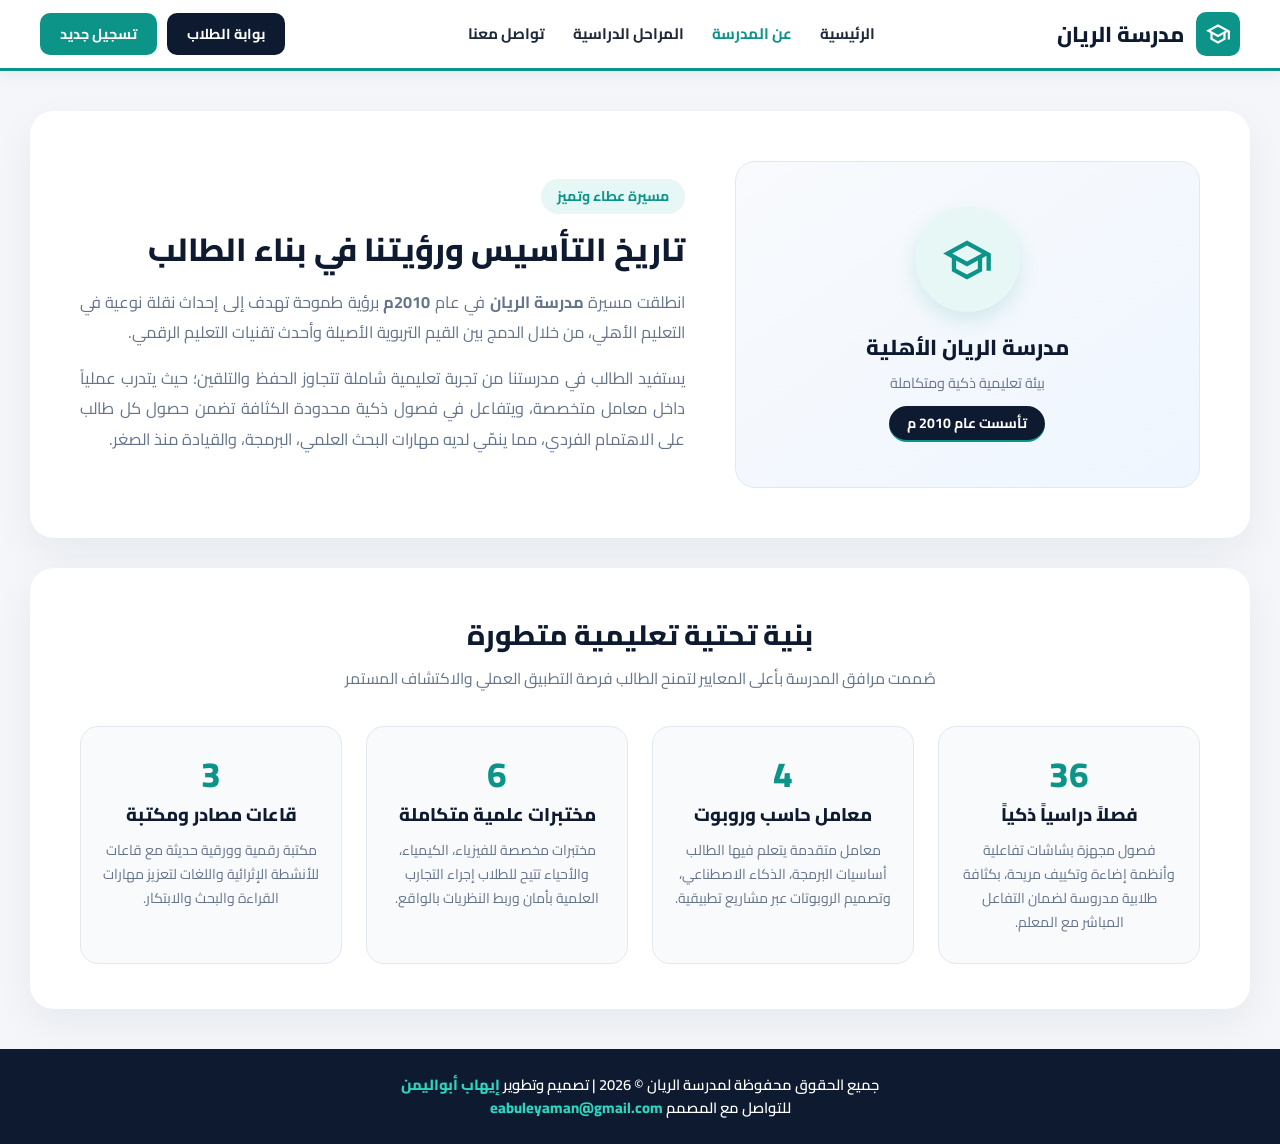
==== commit c9e817a2: "Add designer contact information to footer" ====
--- a/about.html
+++ b/about.html
@@ -365,11 +365,11 @@
       <a href="index.html">الرئيسية</a>
       <a href="about.html" class="active">عن المدرسة</a>
       <a href="stages.html">المراحل الدراسية</a>
-      <a href="contact.html">تواصل معنا</a>
+      <a href="content.html">تواصل معنا</a>
     </nav>
-
+    
     <div class="header-buttons">
-      <a href="portal.html" class="btn-navy">بوابة الطلاب</a>
+      <a href="https://ehab-mohammed98.github.io/Ryan/MotherBored.html" class="btn-navy">بوابة الطلاب</a>
       <a href="register.html" class="btn-teal">تسجيل جديد</a>
     </div>
   </div>
@@ -446,6 +446,7 @@
 <!-- الفوتر -->
 <footer class="footer">
   <p class="footer-title">جميع الحقوق محفوظة لمدرسة الريان © 2026 | تصميم وتطوير <span>إيهاب أبواليمن</span></p>
+  <p class="footer-title"> للتواصل مع المصمم <span> eabuleyaman@gmail.com </span></p>
 </footer>
 
 </body>
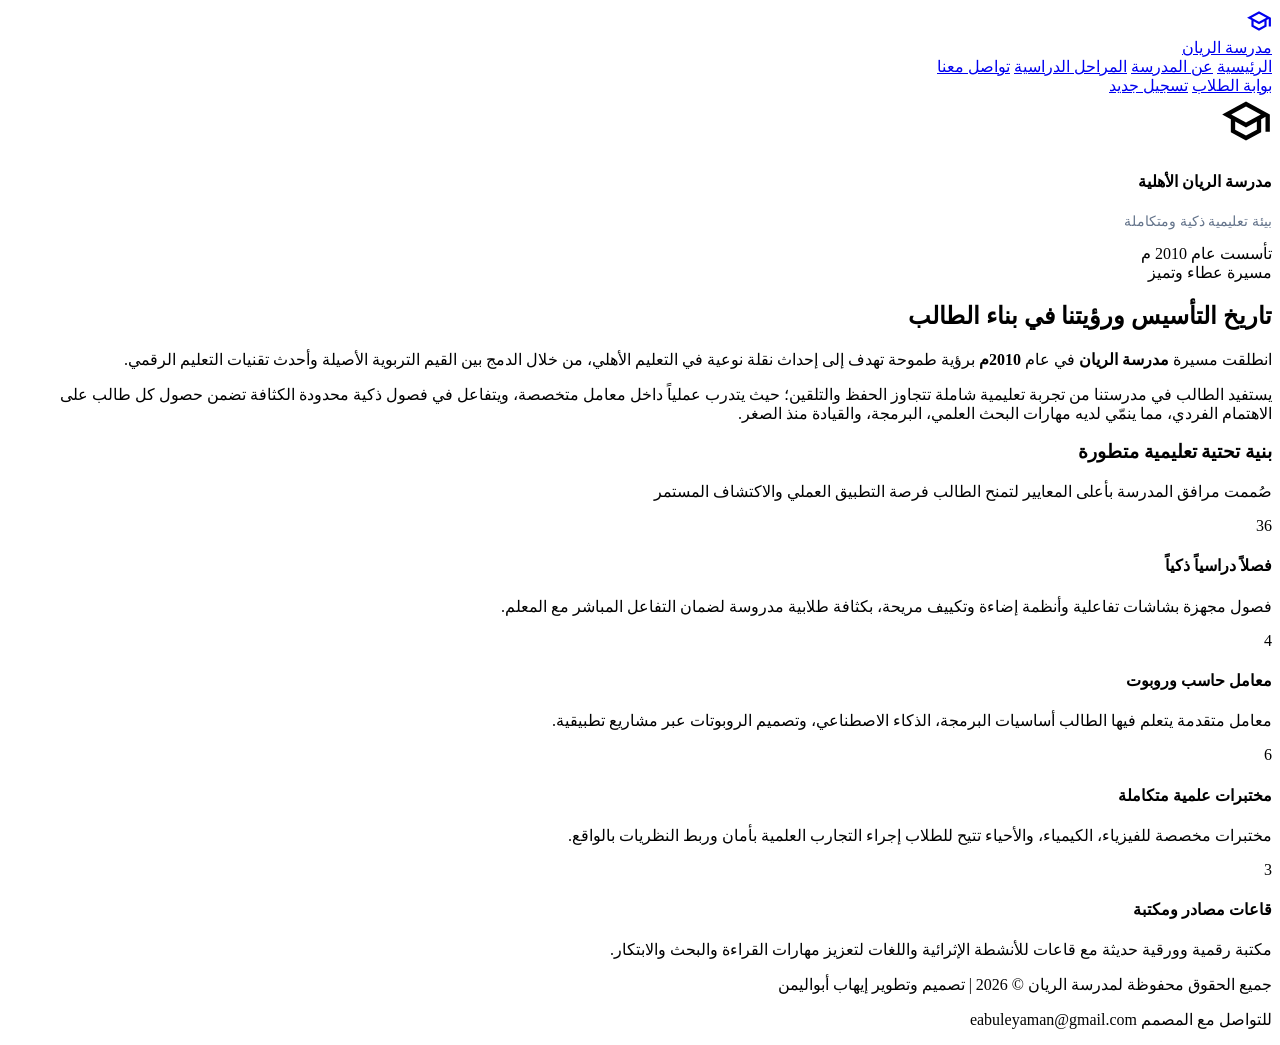
==== commit 0408d54a: "Link external CSS for about page styling Replaced inline styles with external stylesheet link." ====
--- a/about.html
+++ b/about.html
@@ -5,347 +5,7 @@
   <meta name="viewport" content="width=device-width, initial-scale=1.0">
   <title>عن المدرسة - مدرسة الريان</title>
   <link href="https://fonts.googleapis.com/css2?family=Cairo:wght@400;600;700;800&display=swap" rel="stylesheet">
-  <style>
-    :root {
-      --navy-dark: #071727;
-      --navy-primary: #0E1A30;
-      --teal-accent: #0D9488;
-      --teal-light: #E6F7F5;
-      --bg-body: #F4F6F9;
-      --text-dark: #1E293B;
-      --text-muted: #64748B;
-    }
-
-    * {
-      box-sizing: border-box;
-      margin: 0;
-      padding: 0;
-    }
-
-    html, body {
-      min-height: 100%;
-    }
-
-    body {
-      font-family: 'Cairo', sans-serif;
-      background-color: var(--bg-body);
-      color: var(--text-dark);
-      direction: rtl;
-      display: flex;
-      flex-direction: column;
-      justify-content: space-between;
-      line-height: 1.6;
-    }
-
-    /* الهيدر العلوي بعرض كامل */
-    .main-header {
-      width: 100%;
-      background-color: #ffffff;
-      box-shadow: 0 2px 15px rgba(10, 37, 64, 0.08);
-      position: sticky;
-      top: 0;
-      z-index: 1000;
-      border-bottom: 3px solid var(--teal-accent);
-    }
-
-    .header-container {
-      width: 100%;
-      padding: 12px 40px;
-      display: flex;
-      align-items: center;
-      justify-content: space-between;
-      flex-wrap: wrap;
-      gap: 15px;
-    }
-
-    .header-logo {
-      display: flex;
-      align-items: center;
-      gap: 12px;
-      text-decoration: none;
-    }
-
-    .logo-icon-box {
-      width: 44px;
-      height: 44px;
-      background-color: var(--teal-accent);
-      color: #ffffff;
-      border-radius: 10px;
-      display: flex;
-      align-items: center;
-      justify-content: center;
-    }
-
-    .logo-title {
-      font-size: 1.35rem;
-      font-weight: 800;
-      color: var(--navy-primary);
-    }
-
-    .header-nav {
-      display: flex;
-      align-items: center;
-      gap: 28px;
-    }
-
-    .header-nav a {
-      text-decoration: none;
-      color: var(--text-dark);
-      font-size: 0.95rem;
-      font-weight: 700;
-      transition: color 0.3s;
-    }
-
-    .header-nav a:hover,
-    .header-nav a.active {
-      color: var(--teal-accent);
-    }
-
-    .header-buttons {
-      display: flex;
-      align-items: center;
-      gap: 10px;
-    }
-
-    .btn-navy, .btn-teal {
-      color: #ffffff;
-      text-decoration: none;
-      padding: 9px 20px;
-      border-radius: 10px;
-      font-size: 0.9rem;
-      font-weight: 700;
-      transition: all 0.3s ease;
-    }
-
-    .btn-navy { background-color: var(--navy-primary); }
-    .btn-teal { background-color: var(--teal-accent); }
-    .btn-navy:hover, .btn-teal:hover { transform: translateY(-2px); opacity: 0.92; }
-
-    /* قسم المحتوى بعرض كامل */
-    .about-section {
-      width: 100%;
-      flex-grow: 1;
-      display: flex;
-      flex-direction: column;
-      align-items: center;
-      justify-content: center;
-      padding: 40px 30px;
-      gap: 30px;
-    }
-
-    /* البطاقة الرئيسية للتعريف والتأسيس */
-    .about-card {
-      width: 100%;
-      max-width: 1350px;
-      background: #ffffff;
-      border-radius: 24px;
-      padding: 50px;
-      box-shadow: 0 15px 40px rgba(10, 37, 64, 0.06);
-      display: grid;
-      grid-template-columns: 1fr 1.3fr;
-      align-items: center;
-      gap: 50px;
-    }
-
-    /* بطاقة الشعار وسنة التأسيس */
-    .about-logo-side {
-      display: flex;
-      flex-direction: column;
-      align-items: center;
-      justify-content: center;
-      background: linear-gradient(145deg, #F8FAFC 0%, #EFF6FF 100%);
-      border-radius: 20px;
-      padding: 45px 25px;
-      border: 1px solid #E2E8F0;
-      text-align: center;
-    }
-
-    .school-emblem {
-      width: 105px;
-      height: 105px;
-      background-color: var(--teal-light);
-      color: var(--teal-accent);
-      border-radius: 50%;
-      display: flex;
-      align-items: center;
-      justify-content: center;
-      margin-bottom: 18px;
-      box-shadow: 0 8px 20px rgba(13, 148, 136, 0.15);
-    }
-
-    .about-logo-side h4 {
-      color: var(--navy-primary);
-      font-size: 1.35rem;
-      font-weight: 800;
-      margin-bottom: 6px;
-    }
-
-    .founded-badge {
-      display: inline-block;
-      background-color: var(--navy-primary);
-      color: #ffffff;
-      padding: 6px 18px;
-      border-radius: 20px;
-      font-size: 0.88rem;
-      font-weight: 700;
-      margin-top: 12px;
-      border-bottom: 2px solid var(--teal-accent);
-    }
-
-    /* النصوص التعريفية */
-    .about-text-side {
-      text-align: right;
-    }
-
-    .tag {
-      display: inline-block;
-      background-color: var(--teal-light);
-      color: var(--teal-accent);
-      font-weight: 700;
-      font-size: 0.88rem;
-      padding: 6px 16px;
-      border-radius: 20px;
-      margin-bottom: 14px;
-    }
-
-    .about-text-side h2 {
-      color: var(--navy-primary);
-      font-size: 2rem;
-      font-weight: 800;
-      margin-bottom: 16px;
-      line-height: 1.35;
-    }
-
-    .about-text-side p {
-      color: var(--text-muted);
-      font-size: 1.02rem;
-      line-height: 1.85;
-      margin-bottom: 16px;
-      text-align: justify;
-    }
-
-    /* قسم المرافق وعدد الفصول والمعامل */
-    .facilities-wrapper {
-      width: 100%;
-      max-width: 1350px;
-      background: #ffffff;
-      border-radius: 24px;
-      padding: 45px 50px;
-      box-shadow: 0 15px 40px rgba(10, 37, 64, 0.06);
-    }
-
-    .facilities-header {
-      text-align: center;
-      margin-bottom: 35px;
-    }
-
-    .facilities-header h3 {
-      color: var(--navy-primary);
-      font-size: 1.75rem;
-      font-weight: 800;
-      margin-bottom: 8px;
-    }
-
-    .facilities-header p {
-      color: var(--text-muted);
-      font-size: 0.98rem;
-      max-width: 700px;
-      margin: 0 auto;
-    }
-
-    .facilities-grid {
-      display: grid;
-      grid-template-columns: repeat(4, 1fr);
-      gap: 24px;
-    }
-
-    .facility-box {
-      background-color: #F8FAFC;
-      border: 1.5px solid #E2E8F0;
-      border-radius: 18px;
-      padding: 28px 22px;
-      text-align: center;
-      transition: all 0.3s ease;
-    }
-
-    .facility-box:hover {
-      transform: translateY(-5px);
-      border-color: var(--teal-accent);
-      box-shadow: 0 10px 25px rgba(13, 148, 136, 0.1);
-    }
-
-    .facility-num {
-      display: block;
-      font-size: 2.2rem;
-      font-weight: 800;
-      color: var(--teal-accent);
-      margin-bottom: 6px;
-      line-height: 1.1;
-    }
-
-    .facility-box h4 {
-      color: var(--navy-primary);
-      font-size: 1.15rem;
-      font-weight: 800;
-      margin-bottom: 10px;
-    }
-
-    .facility-box p {
-      color: var(--text-muted);
-      font-size: 0.88rem;
-      line-height: 1.7;
-    }
-
-    /* الفوتر */
-    .footer {
-      width: 100%;
-      background-color: var(--navy-primary);
-      color: #ffffff;
-      text-align: center;
-      padding: 24px 20px;
-    }
-
-    .footer-title { font-size: 0.92rem; font-weight: 600; }
-    .footer-title span { color: #2DD4BF; font-weight: 800; }
-
-    /* التجاوب مع جميع الشاشات */
-    @media (max-width: 1024px) {
-      .facilities-grid {
-        grid-template-columns: repeat(2, 1fr);
-      }
-    }
-
-    @media (max-width: 900px) {
-      .about-card {
-        grid-template-columns: 1fr;
-        padding: 35px 22px;
-        gap: 30px;
-      }
-      .facilities-wrapper {
-        padding: 35px 22px;
-      }
-      .header-container {
-        flex-direction: column;
-        text-align: center;
-        padding: 12px 20px;
-      }
-      .header-nav {
-        flex-wrap: wrap;
-        justify-content: center;
-        gap: 14px;
-      }
-      .header-buttons {
-        width: 100%;
-        justify-content: center;
-      }
-    }
-
-    @media (max-width: 550px) {
-      .facilities-grid {
-        grid-template-columns: 1fr;
-      }
-    }
-  </style>
+  <link href="Css/about.css" rel="stylesheet">
 </head>
 <body>
 
